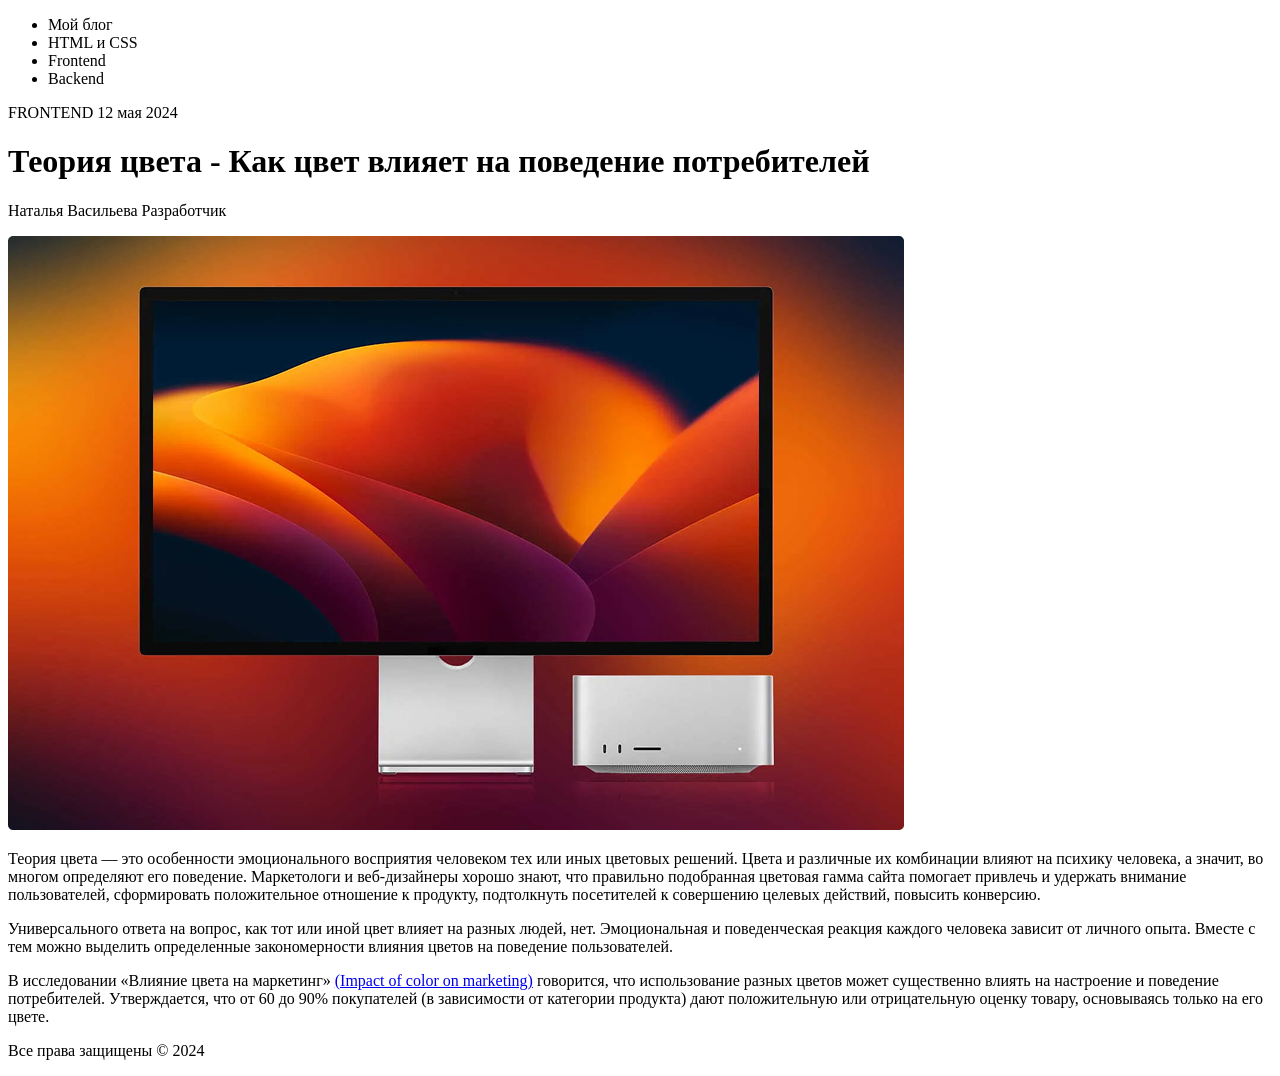
==== 1-Blog/1-Blog.html @ da9f3d09 "fix 2 пу пу пу" ====
<!DOCTYPE html>
<html lang="ru">

<head>
    <meta charset="UTF-8">
    <meta name="viewport" content="width=device-width, initial-scale=1.0">
    <title>Blog</title>
</head>

<body>
    <header>
        <nav>
            <ul>
                <li>Мой блог</li>
                <li>HTML и CSS</li>
                <li>Frontend</li>
                <li>Backend</li>
            </ul>
        </nav>
        <div>
            <p>FRONTEND 12 мая 2024</p>
            <h1>Теория цвета - Как цвет влияет на поведение потребителей</h1>
            <p>Наталья Васильева Разработчик</p>
        </div>
    </header>
    <main>
        <section>
            <img src="./Images/Rectangle 181.png" alt="Монитор с яркими цветами">
            <p>Теория цвета — это особенности эмоционального восприятия человеком тех или иных цветовых решений.
                Цвета и различные их
                комбинации влияют на психику человека, а значит, во многом определяют его поведение. Маркетологи и
                веб-дизайнеры хорошо
                знают, что правильно подобранная цветовая гамма сайта помогает привлечь и удержать внимание
                пользователей, сформировать
                положительное отношение к продукту, подтолкнуть посетителей к совершению целевых действий, повысить
                конверсию.</p>
        </section>
        <section>
            <p>Универсального ответа на вопрос, как тот или иной цвет влияет на разных людей, нет. Эмоциональная и
                поведенческая
                реакция каждого человека зависит от личного опыта. Вместе с тем можно выделить определенные
                закономерности влияния
                цветов на поведение пользователей.</p>
            <p>В исследовании «Влияние цвета на маркетинг» <a
                    href="https://www.researchgate.net/publication/235320162_Impact_of_color_on_marketing">(Impact
                    of color on marketing)</a> говорится, что
                использование разных цветов
                может существенно влиять на настроение и поведение потребителей. Утверждается, что от 60 до 90%
                покупателей (в
                зависимости от категории продукта) дают положительную или отрицательную оценку товару, основываясь
                только на его цвете.</p>
        </section>
    </main>
    <footer>
        <p>Все права защищены &copy; 2024</p>
    </footer>
</body>

</html>
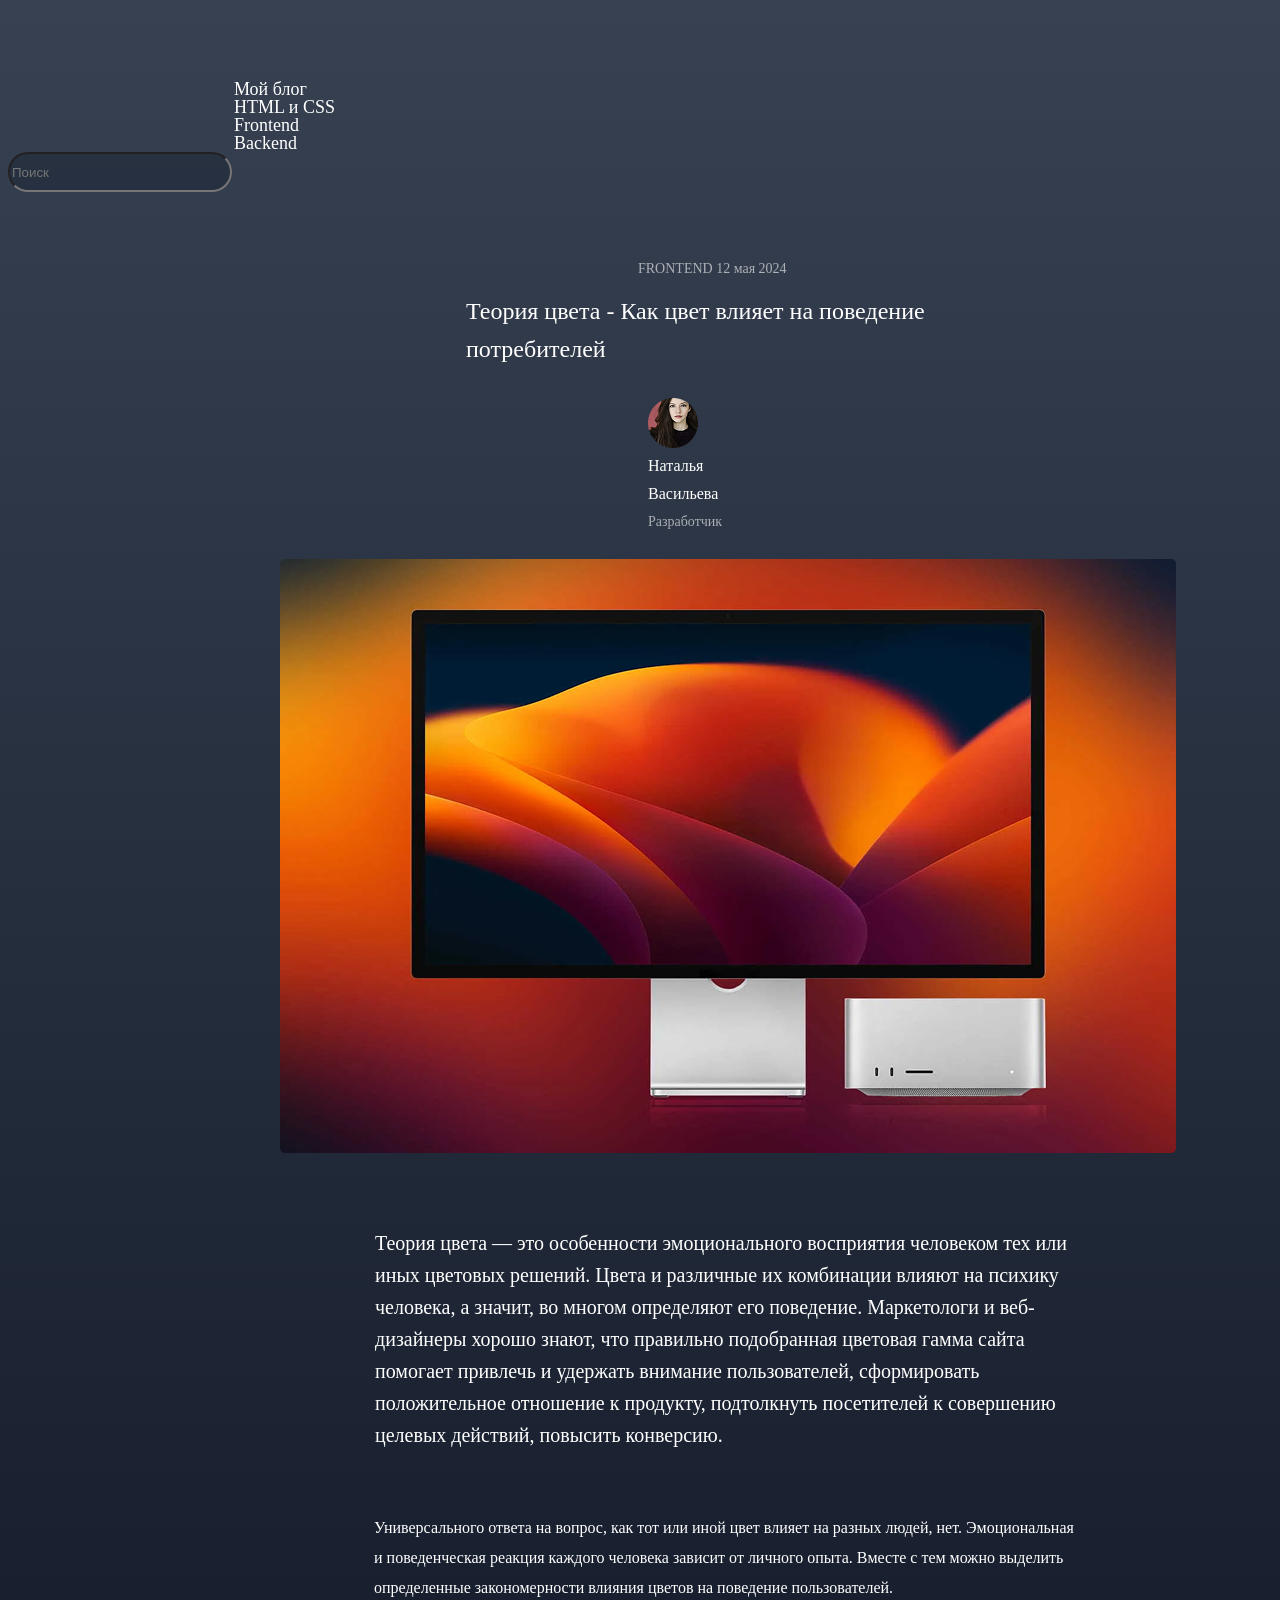
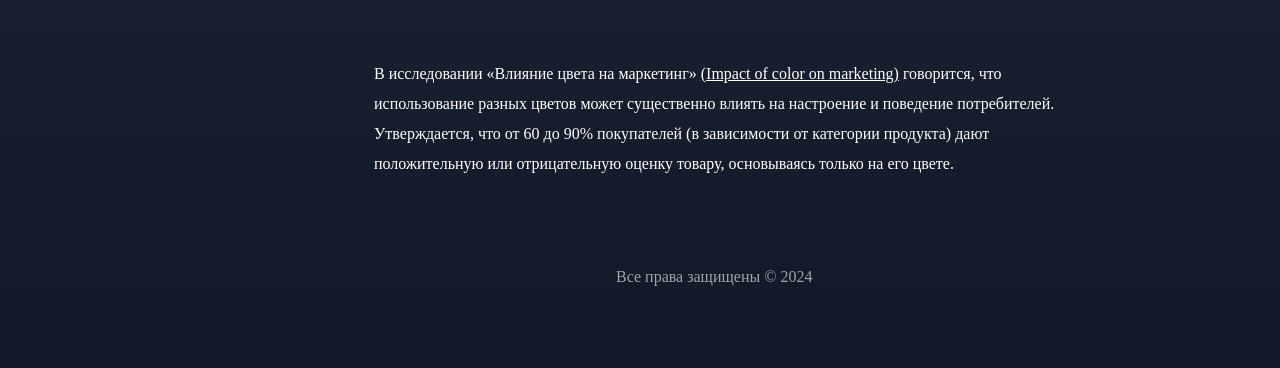
==== commit 5a4f7943: "commit dz blochnaya model" ====
--- a/1-Blog/1-Blog.html
+++ b/1-Blog/1-Blog.html
@@ -4,6 +4,7 @@
 <head>
     <meta charset="UTF-8">
     <meta name="viewport" content="width=device-width, initial-scale=1.0">
+    <link rel="stylesheet" href="Styles/Style.css">
     <title>Blog</title>
 </head>
 
@@ -16,17 +17,21 @@
                 <li>Frontend</li>
                 <li>Backend</li>
             </ul>
+            <input type="search" name="search" id="search" placeholder="Поиск">
         </nav>
-        <div>
-            <p>FRONTEND 12 мая 2024</p>
+        <div id="heroDiv">
+            <p id="heroP" class="p">FRONTEND 12 мая 2024</p>
             <h1>Теория цвета - Как цвет влияет на поведение потребителей</h1>
-            <p>Наталья Васильева Разработчик</p>
+            <img src="./Images/Ellipse 1.png" alt="Фото владельца блога">
+            <p id="p2" class="p">Наталья Васильева</p>
+            <p id="p3" class="p">Разработчик</p>
         </div>
     </header>
     <main>
         <section>
-            <img src="./Images/Rectangle 181.png" alt="Монитор с яркими цветами">
-            <p>Теория цвета — это особенности эмоционального восприятия человеком тех или иных цветовых решений.
+            <img src="./Images/Rectangle 181.png" alt="Монитор с яркими цветами" id="Heroimg">
+            <p id="p4" class="p">Теория цвета — это особенности эмоционального восприятия человеком тех или иных
+                цветовых решений.
                 Цвета и различные их
                 комбинации влияют на психику человека, а значит, во многом определяют его поведение. Маркетологи и
                 веб-дизайнеры хорошо
@@ -36,12 +41,13 @@
                 конверсию.</p>
         </section>
         <section>
-            <p>Универсального ответа на вопрос, как тот или иной цвет влияет на разных людей, нет. Эмоциональная и
+            <p id="p5" class="p">Универсального ответа на вопрос, как тот или иной цвет влияет на разных людей, нет.
+                Эмоциональная и
                 поведенческая
                 реакция каждого человека зависит от личного опыта. Вместе с тем можно выделить определенные
                 закономерности влияния
                 цветов на поведение пользователей.</p>
-            <p>В исследовании «Влияние цвета на маркетинг» <a
+            <p id="p6" class="p">В исследовании «Влияние цвета на маркетинг» <a
                     href="https://www.researchgate.net/publication/235320162_Impact_of_color_on_marketing">(Impact
                     of color on marketing)</a> говорится, что
                 использование разных цветов
@@ -52,7 +58,7 @@
         </section>
     </main>
     <footer>
-        <p>Все права защищены &copy; 2024</p>
+        <p id="p7" class="p">Все права защищены &copy; 2024</p>
     </footer>
 </body>
 
--- a/1-Blog/Styles/Style.css
+++ b/1-Blog/Styles/Style.css
@@ -0,0 +1,121 @@
+html {
+    background: linear-gradient(180deg, #374151 0%, #111827 100%);
+}
+
+
+
+.p,
+a,
+h1,
+ul {
+    font-family: Roboto;
+    font-weight: 400;
+    color: #FFFFFF;
+}
+
+ul {
+    font-size: 18px;
+    line-height: 100%;
+}
+
+#heroP,
+#p3,
+#p7 {
+    opacity: 60%;
+}
+
+#heroP {
+    font-size: 14px;
+    line-height: 100%;
+    margin: 0 630px 14px;
+    width: 180px;
+    height: 16px;
+}
+
+h1 {
+    font-size: 24px;
+    line-height: 38px;
+    margin: 0 458px 30px;
+    width: 525px;
+    height: 76px;
+}
+
+#p2,
+#p6,
+a,
+#p7 {
+    font-size: 16px;
+}
+
+#p2,
+#p3,
+#p7 {
+    line-height: 28px;
+}
+
+#p3 {
+    font-size: 14px;
+    margin: 0 0 28px;
+}
+
+#p4 {
+    font-size: 20px;
+    line-height: 32px;
+    margin: 0 367px 185px;
+    width: 708px;
+    height: 101px;
+}
+
+#p5,
+#p6,
+a {
+    line-height: 30px;
+}
+
+input {
+    background-color: #1F293799;
+    width: 224px;
+    height: 40px;
+    border-radius: 100px;
+    margin: 0 0 70px;
+}
+
+ul {
+    list-style-type: none;
+    margin: 80px 0 0 226px;
+    padding: 0;
+}
+
+#Heroimg {
+    margin: 0 272px 70px;
+}
+
+img {
+    margin: 0 640px;
+}
+
+#p5 {
+    width: 708px;
+    height: 101px;
+    margin: 0 366px 45px;
+}
+
+#p6 {
+    width: 708px;
+    height: 101px;
+    margin: 0 366px 103px;
+}
+
+#p7 {
+    margin: 0 608px 77px;
+    width: 226px;
+    height: 28px;
+}
+
+#p2 {
+    margin: 0 640px;
+}
+
+#p3 {
+    margin: 0 640px 23px;
+}
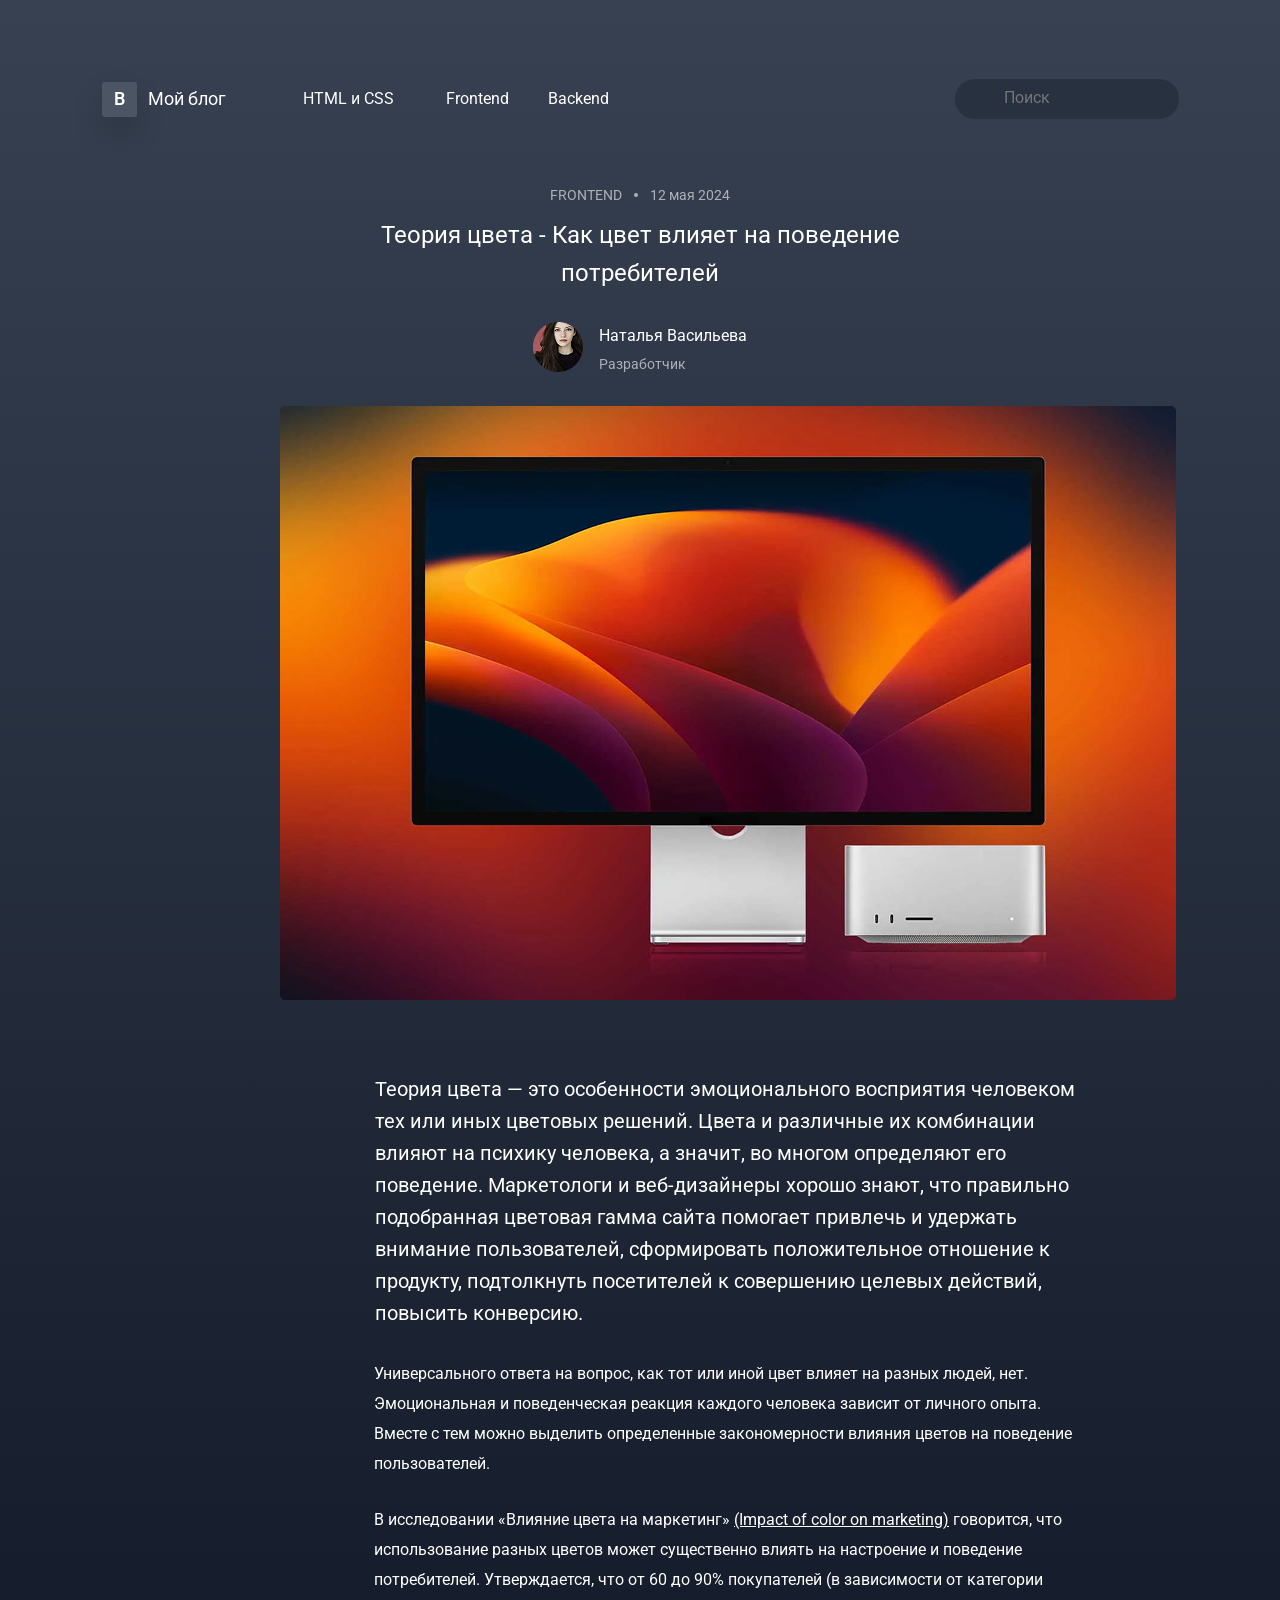
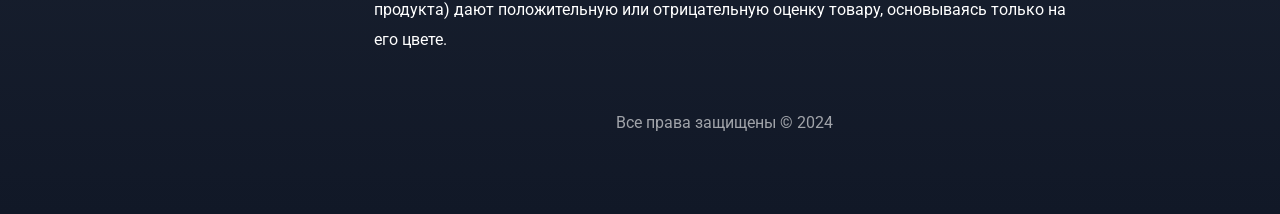
==== commit bb8cd66c: "commit dz blochnaya model Блок и макет регистрации" ====
--- a/1-Blog/1-Blog.html
+++ b/1-Blog/1-Blog.html
@@ -5,6 +5,9 @@
     <meta charset="UTF-8">
     <meta name="viewport" content="width=device-width, initial-scale=1.0">
     <link rel="stylesheet" href="Styles/Style.css">
+    <link rel="preconnect" href="https://fonts.googleapis.com">
+    <link rel="preconnect" href="https://fonts.gstatic.com" crossorigin>
+    <link href="https://fonts.googleapis.com/css2?family=Roboto&family=Source+Sans+3&display=swap" rel="stylesheet">
     <title>Blog</title>
 </head>
 
@@ -12,19 +15,30 @@
     <header>
         <nav>
             <ul>
-                <li>Мой блог</li>
-                <li>HTML и CSS</li>
-                <li>Frontend</li>
+                <div>
+                    <p>В</p>
+                </div>
+                <li class="li1">Мой блог</li>
+                <li class="li2">HTML и CSS</li>
+                <li class="li3">Frontend</li>
                 <li>Backend</li>
             </ul>
             <input type="search" name="search" id="search" placeholder="Поиск">
         </nav>
-        <div id="heroDiv">
-            <p id="heroP" class="p">FRONTEND 12 мая 2024</p>
-            <h1>Теория цвета - Как цвет влияет на поведение потребителей</h1>
-            <img src="./Images/Ellipse 1.png" alt="Фото владельца блога">
-            <p id="p2" class="p">Наталья Васильева</p>
-            <p id="p3" class="p">Разработчик</p>
+        <div class="heroDiv">
+            <p id="heroP" class="p">FRONTEND</p>
+            <img class="tochka" src="./Images/Rectangle 5.svg" alt="белая точка">
+            <p id="heroP" class="p">12 мая 2024</p>
+        </div>
+        <h1>Теория цвета - Как цвет влияет на поведение потребителей</h1>
+        <div class="author">
+            <div>
+                <img src="./Images/Ellipse 1.png" alt="Фото владельца блога">
+            </div>
+            <div>
+                <p id="p2" class="p">Наталья Васильева</p>
+                <p id="p3" class="p">Разработчик</p>
+            </div>
         </div>
     </header>
     <main>
--- a/1-Blog/Styles/Style.css
+++ b/1-Blog/Styles/Style.css
@@ -1,8 +1,8 @@
 html {
     background: linear-gradient(180deg, #374151 0%, #111827 100%);
+    max-width: 1440px;
+    box-sizing: border-box;
 }
-
-
 
 .p,
 a,
@@ -11,11 +11,31 @@
     font-family: Roboto;
     font-weight: 400;
     color: #FFFFFF;
+    margin: 0;
 }
 
 ul {
+    list-style-type: none;
+    font-size: 16px;
+    line-height: 100%;
+    display: flex;
+    gap: 11px;
+    padding: 0;
+    margin: 0;
+    align-items: center;
+}
+
+.li1 {
+    margin-right: 66px;
     font-size: 18px;
-    line-height: 100%;
+}
+
+.li2 {
+    margin-right: 41px;
+}
+
+.li3 {
+    margin-right: 28px;
 }
 
 #heroP,
@@ -27,17 +47,19 @@
 #heroP {
     font-size: 14px;
     line-height: 100%;
-    margin: 0 630px 14px;
-    width: 180px;
-    height: 16px;
+}
+
+.tochka {
+    margin: 0;
 }
 
 h1 {
     font-size: 24px;
     line-height: 38px;
-    margin: 0 458px 30px;
     width: 525px;
     height: 76px;
+    text-align: center;
+    margin-bottom: 30px;
 }
 
 #p2,
@@ -55,7 +77,6 @@
 
 #p3 {
     font-size: 14px;
-    margin: 0 0 28px;
 }
 
 #p4 {
@@ -77,21 +98,15 @@
     width: 224px;
     height: 40px;
     border-radius: 100px;
-    margin: 0 0 70px;
-}
-
-ul {
-    list-style-type: none;
-    margin: 80px 0 0 226px;
-    padding: 0;
+    border: none;
+    padding: 9px 0 12px 49px;
+    font-family: "Roboto";
+    font-weight: 400;
+    font-size: 16px;
 }
 
 #Heroimg {
-    margin: 0 272px 70px;
-}
-
-img {
-    margin: 0 640px;
+    margin: 0 0 69px 272px;
 }
 
 #p5 {
@@ -112,10 +127,46 @@
     height: 28px;
 }
 
-#p2 {
-    margin: 0 640px;
+ul>div {
+    display: flex;
+    width: 35px;
+    height: 35px;
+    border-radius: 3px;
+    background-color: #4B5563;
+    box-shadow: 0px 15px 30px 0px #00000026;
+    align-items: center;
 }
 
-#p3 {
-    margin: 0 640px 23px;
+ul>div>p {
+    font-weight: 600;
+    font-size: 18px;
+    line-height: 100%;
+    letter-spacing: 0%;
+    margin: 0 auto;
+}
+
+nav {
+    display: flex;
+    margin: 71px 0 69px 0;
+    gap: 346px;
+    align-items: center;
+}
+
+.heroDiv {
+    display: flex;
+    margin: 0 0 14px;
+    gap: 12px;
+}
+
+.author {
+    display: flex;
+    gap: 16px;
+    margin-bottom: 28px;
+}
+
+header {
+    display: flex;
+    flex-direction: column;
+    justify-content: center;
+    align-items: center;
 }
